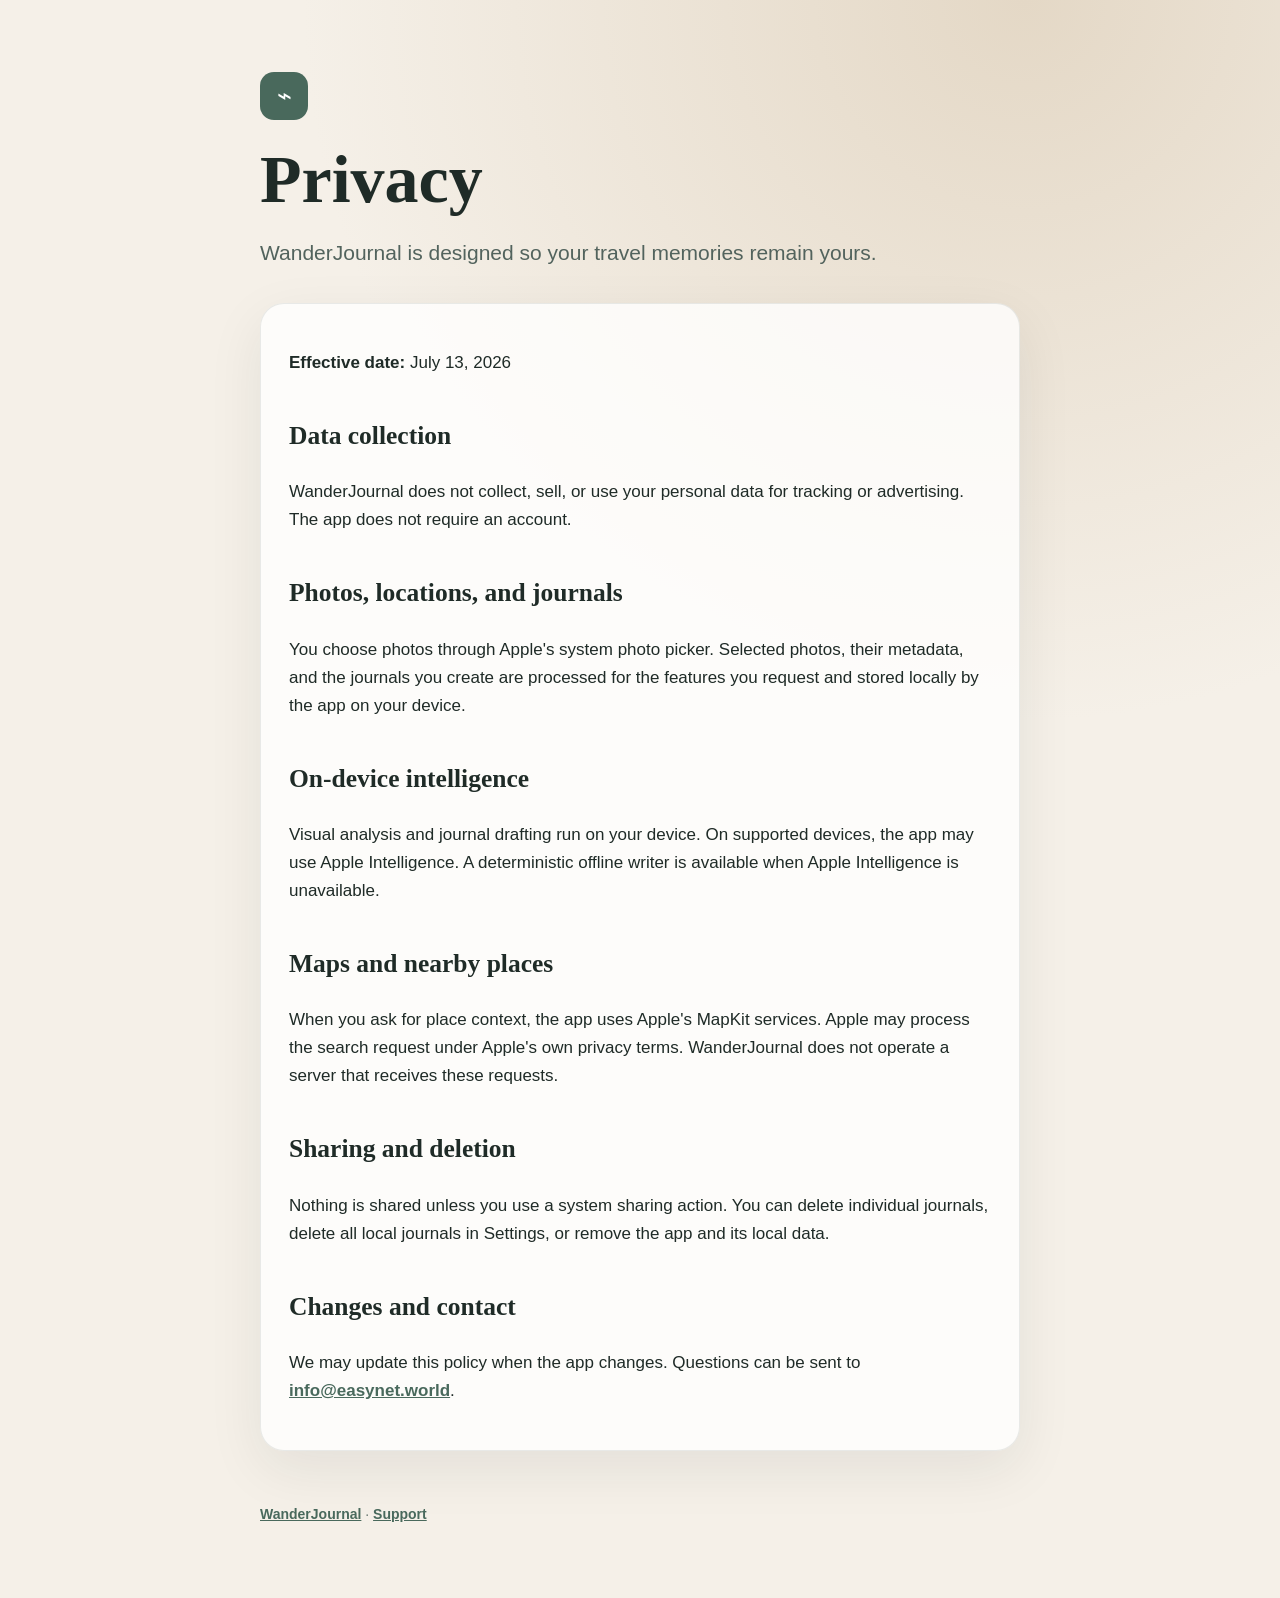
==== privacy/index.html @ c1856e97 "Build WanderJournal v1" ====
<!doctype html>
<html lang="en">
<head>
  <meta charset="utf-8">
  <meta name="viewport" content="width=device-width, initial-scale=1">
  <title>Privacy — WanderJournal</title>
  <link rel="stylesheet" href="../styles.css">
</head>
<body><main>
  <div class="mark" aria-hidden="true">⌁</div>
  <h1>Privacy</h1>
  <p class="lead">WanderJournal is designed so your travel memories remain yours.</p>
  <section class="card">
    <p><strong>Effective date:</strong> July 13, 2026</p>
    <h2>Data collection</h2>
    <p>WanderJournal does not collect, sell, or use your personal data for tracking or advertising. The app does not require an account.</p>
    <h2>Photos, locations, and journals</h2>
    <p>You choose photos through Apple's system photo picker. Selected photos, their metadata, and the journals you create are processed for the features you request and stored locally by the app on your device.</p>
    <h2>On-device intelligence</h2>
    <p>Visual analysis and journal drafting run on your device. On supported devices, the app may use Apple Intelligence. A deterministic offline writer is available when Apple Intelligence is unavailable.</p>
    <h2>Maps and nearby places</h2>
    <p>When you ask for place context, the app uses Apple's MapKit services. Apple may process the search request under Apple's own privacy terms. WanderJournal does not operate a server that receives these requests.</p>
    <h2>Sharing and deletion</h2>
    <p>Nothing is shared unless you use a system sharing action. You can delete individual journals, delete all local journals in Settings, or remove the app and its local data.</p>
    <h2>Changes and contact</h2>
    <p>We may update this policy when the app changes. Questions can be sent to <a href="mailto:info@easynet.world">info@easynet.world</a>.</p>
  </section>
  <footer><a href="../">WanderJournal</a> · <a href="../support/">Support</a></footer>
</main></body>
</html>
---- styles.css ----
:root {
  color-scheme: light;
  --canvas: #f5f0e8;
  --ink: #1f2b27;
  --moss: #49695c;
  --coral: #e47a63;
  --card: rgba(255, 255, 255, 0.78);
}

* { box-sizing: border-box; }

body {
  margin: 0;
  color: var(--ink);
  background: radial-gradient(circle at 80% 0%, #e4d8c6 0, transparent 38%), var(--canvas);
  font: 17px/1.65 -apple-system, BlinkMacSystemFont, "Segoe UI", sans-serif;
}

main { width: min(760px, calc(100% - 40px)); margin: 0 auto; padding: 72px 0; }

.mark {
  display: inline-grid;
  place-items: center;
  width: 48px;
  height: 48px;
  border-radius: 14px;
  background: var(--moss);
  color: white;
  font-size: 25px;
}

h1 { margin: 24px 0 8px; font-family: Georgia, serif; font-size: clamp(40px, 8vw, 68px); line-height: 1.05; }
h2 { margin-top: 38px; font-family: Georgia, serif; }
.lead { max-width: 620px; font-size: 21px; color: #52635d; }
.card { margin-top: 32px; padding: 28px; border: 1px solid rgba(31,43,39,.09); border-radius: 24px; background: var(--card); box-shadow: 0 18px 55px rgba(31,43,39,.08); }
a { color: var(--moss); font-weight: 650; }
.button { display: inline-block; margin-top: 12px; padding: 12px 18px; border-radius: 999px; background: var(--coral); color: white; text-decoration: none; }
footer { margin-top: 52px; color: #66756f; font-size: 14px; }
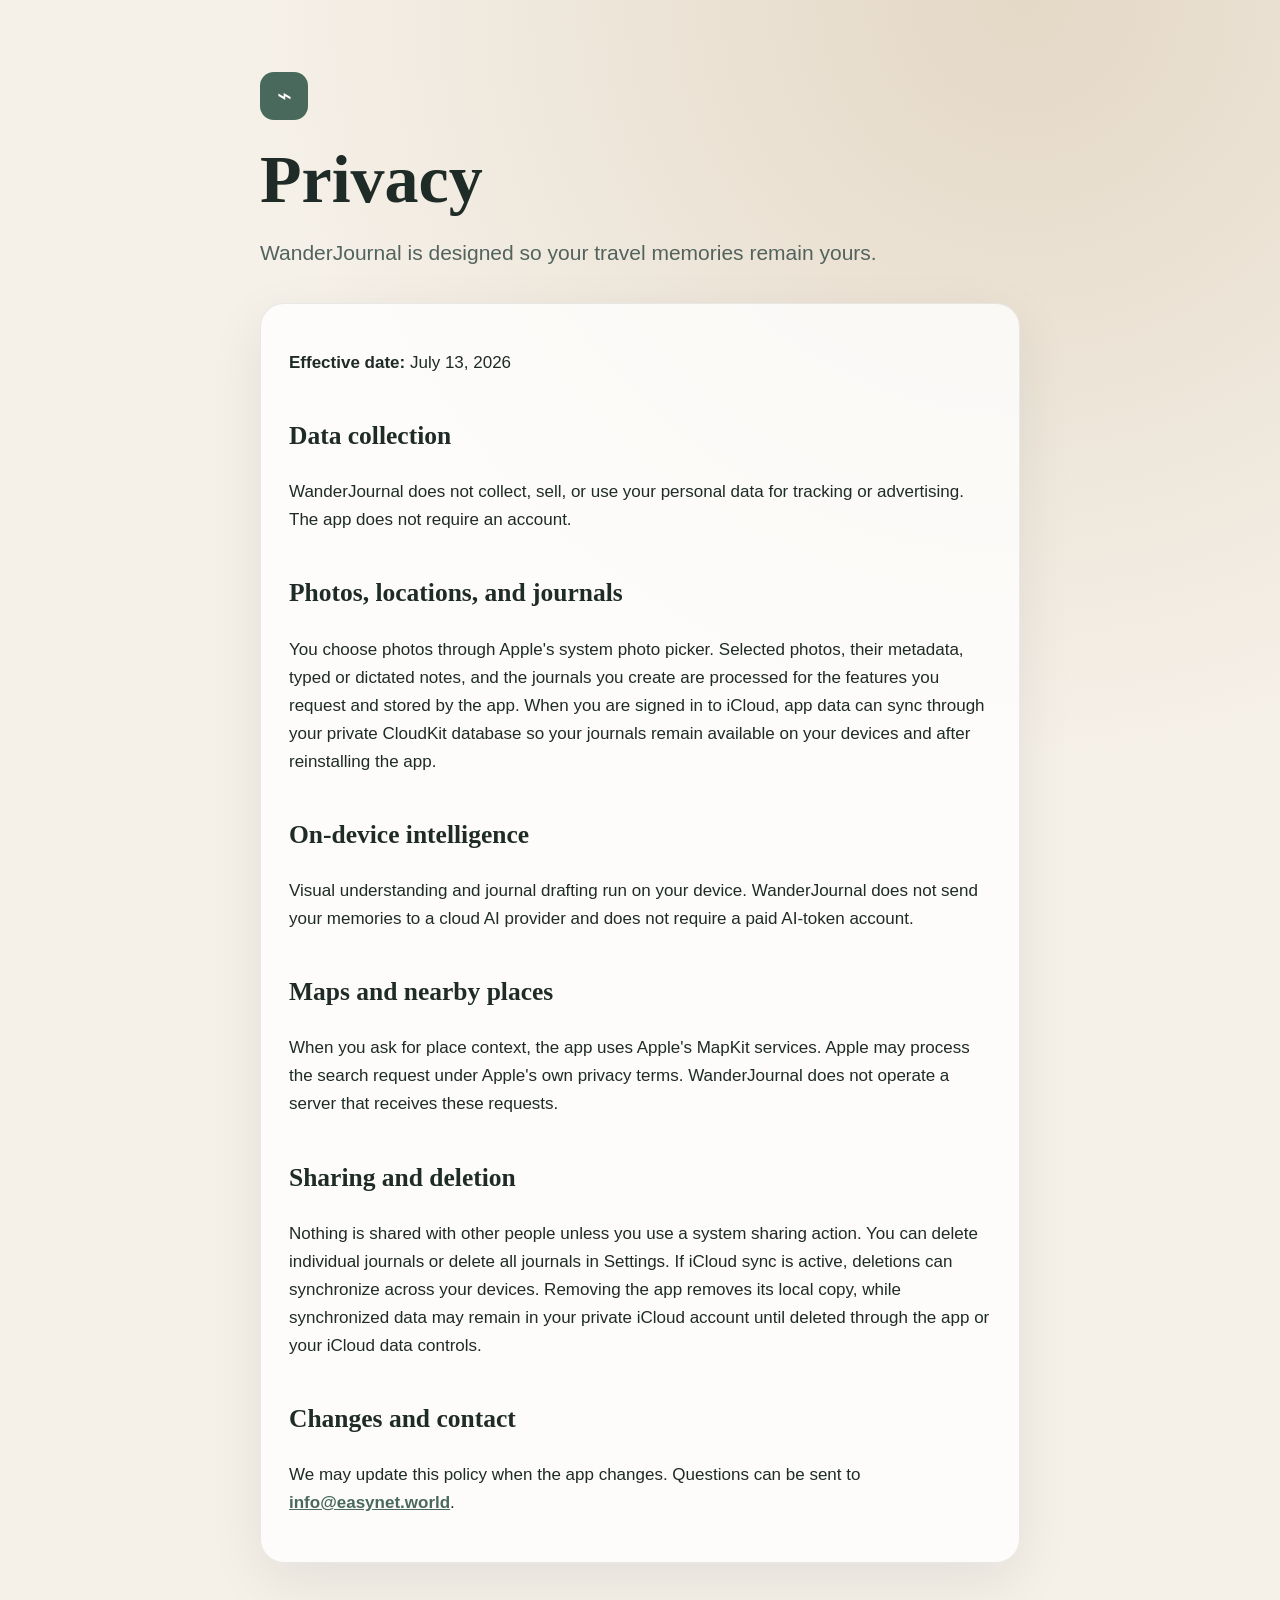
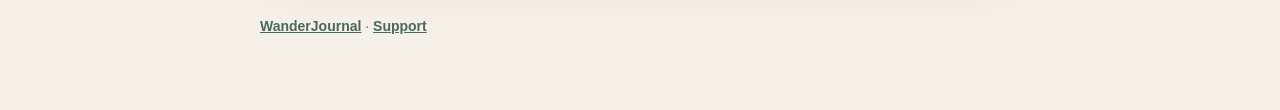
==== commit 7f960aea: "Update privacy and support for iCloud sync" ====
--- a/privacy/index.html
+++ b/privacy/index.html
@@ -15,17 +15,16 @@
     <h2>Data collection</h2>
     <p>WanderJournal does not collect, sell, or use your personal data for tracking or advertising. The app does not require an account.</p>
     <h2>Photos, locations, and journals</h2>
-    <p>You choose photos through Apple's system photo picker. Selected photos, their metadata, and the journals you create are processed for the features you request and stored locally by the app on your device.</p>
+    <p>You choose photos through Apple's system photo picker. Selected photos, their metadata, typed or dictated notes, and the journals you create are processed for the features you request and stored by the app. When you are signed in to iCloud, app data can sync through your private CloudKit database so your journals remain available on your devices and after reinstalling the app.</p>
     <h2>On-device intelligence</h2>
-    <p>Visual analysis and journal drafting run on your device. On supported devices, the app may use Apple Intelligence. A deterministic offline writer is available when Apple Intelligence is unavailable.</p>
+    <p>Visual understanding and journal drafting run on your device. WanderJournal does not send your memories to a cloud AI provider and does not require a paid AI-token account.</p>
     <h2>Maps and nearby places</h2>
     <p>When you ask for place context, the app uses Apple's MapKit services. Apple may process the search request under Apple's own privacy terms. WanderJournal does not operate a server that receives these requests.</p>
     <h2>Sharing and deletion</h2>
-    <p>Nothing is shared unless you use a system sharing action. You can delete individual journals, delete all local journals in Settings, or remove the app and its local data.</p>
+    <p>Nothing is shared with other people unless you use a system sharing action. You can delete individual journals or delete all journals in Settings. If iCloud sync is active, deletions can synchronize across your devices. Removing the app removes its local copy, while synchronized data may remain in your private iCloud account until deleted through the app or your iCloud data controls.</p>
     <h2>Changes and contact</h2>
     <p>We may update this policy when the app changes. Questions can be sent to <a href="mailto:info@easynet.world">info@easynet.world</a>.</p>
   </section>
   <footer><a href="../">WanderJournal</a> · <a href="../support/">Support</a></footer>
 </main></body>
 </html>
-
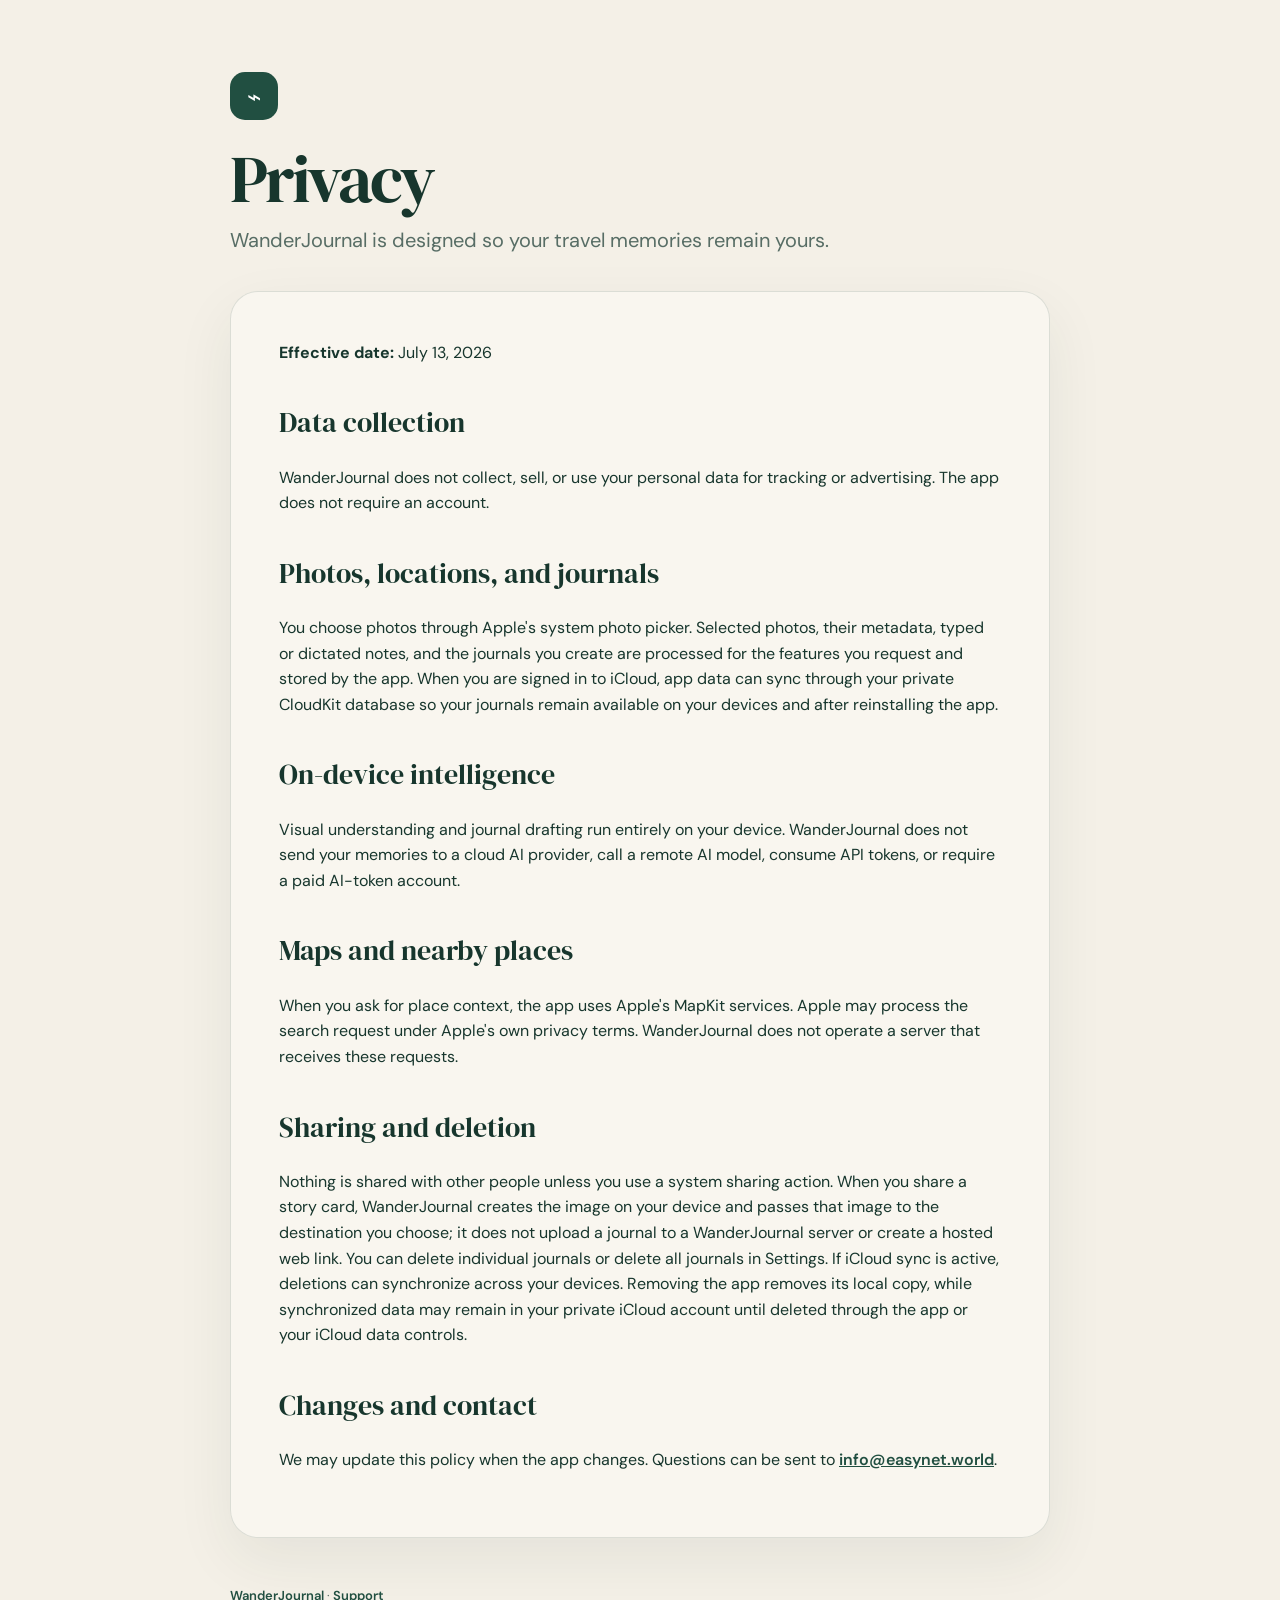
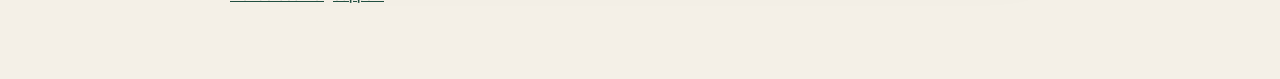
==== commit 37181f8e: "Highlight local AI and private sharing" ====
--- a/privacy/index.html
+++ b/privacy/index.html
@@ -17,11 +17,11 @@
     <h2>Photos, locations, and journals</h2>
     <p>You choose photos through Apple's system photo picker. Selected photos, their metadata, typed or dictated notes, and the journals you create are processed for the features you request and stored by the app. When you are signed in to iCloud, app data can sync through your private CloudKit database so your journals remain available on your devices and after reinstalling the app.</p>
     <h2>On-device intelligence</h2>
-    <p>Visual understanding and journal drafting run on your device. WanderJournal does not send your memories to a cloud AI provider and does not require a paid AI-token account.</p>
+    <p>Visual understanding and journal drafting run entirely on your device. WanderJournal does not send your memories to a cloud AI provider, call a remote AI model, consume API tokens, or require a paid AI-token account.</p>
     <h2>Maps and nearby places</h2>
     <p>When you ask for place context, the app uses Apple's MapKit services. Apple may process the search request under Apple's own privacy terms. WanderJournal does not operate a server that receives these requests.</p>
     <h2>Sharing and deletion</h2>
-    <p>Nothing is shared with other people unless you use a system sharing action. You can delete individual journals or delete all journals in Settings. If iCloud sync is active, deletions can synchronize across your devices. Removing the app removes its local copy, while synchronized data may remain in your private iCloud account until deleted through the app or your iCloud data controls.</p>
+    <p>Nothing is shared with other people unless you use a system sharing action. When you share a story card, WanderJournal creates the image on your device and passes that image to the destination you choose; it does not upload a journal to a WanderJournal server or create a hosted web link. You can delete individual journals or delete all journals in Settings. If iCloud sync is active, deletions can synchronize across your devices. Removing the app removes its local copy, while synchronized data may remain in your private iCloud account until deleted through the app or your iCloud data controls.</p>
     <h2>Changes and contact</h2>
     <p>We may update this policy when the app changes. Questions can be sent to <a href="mailto:info@easynet.world">info@easynet.world</a>.</p>
   </section>
--- a/styles.css
+++ b/styles.css
@@ -1,39 +1,284 @@
+@import url('https://fonts.googleapis.com/css2?family=DM+Sans:wght@400;500;600&family=DM+Serif+Display:ital@0;1&display=swap');
+
 :root {
   color-scheme: light;
-  --canvas: #f5f0e8;
-  --ink: #1f2b27;
-  --moss: #49695c;
-  --coral: #e47a63;
-  --card: rgba(255, 255, 255, 0.78);
+  --canvas: #f4f0e7;
+  --paper: #faf8f2;
+  --ink: #17362d;
+  --ink-soft: #576d65;
+  --moss: #214f41;
+  --moss-deep: #153d33;
+  --sage: #9eae9d;
+  --coral: #e9795e;
+  --line: rgba(23, 54, 45, .13);
+  --serif: "DM Serif Display", Georgia, serif;
+  --sans: "DM Sans", -apple-system, BlinkMacSystemFont, "Segoe UI", sans-serif;
 }
 
 * { box-sizing: border-box; }
-
-body {
-  margin: 0;
-  color: var(--ink);
-  background: radial-gradient(circle at 80% 0%, #e4d8c6 0, transparent 38%), var(--canvas);
-  font: 17px/1.65 -apple-system, BlinkMacSystemFont, "Segoe UI", sans-serif;
-}
-
-main { width: min(760px, calc(100% - 40px)); margin: 0 auto; padding: 72px 0; }
-
-.mark {
-  display: inline-grid;
-  place-items: center;
-  width: 48px;
-  height: 48px;
-  border-radius: 14px;
-  background: var(--moss);
-  color: white;
-  font-size: 25px;
-}
-
-h1 { margin: 24px 0 8px; font-family: Georgia, serif; font-size: clamp(40px, 8vw, 68px); line-height: 1.05; }
-h2 { margin-top: 38px; font-family: Georgia, serif; }
-.lead { max-width: 620px; font-size: 21px; color: #52635d; }
-.card { margin-top: 32px; padding: 28px; border: 1px solid rgba(31,43,39,.09); border-radius: 24px; background: var(--card); box-shadow: 0 18px 55px rgba(31,43,39,.08); }
-a { color: var(--moss); font-weight: 650; }
-.button { display: inline-block; margin-top: 12px; padding: 12px 18px; border-radius: 999px; background: var(--coral); color: white; text-decoration: none; }
-footer { margin-top: 52px; color: #66756f; font-size: 14px; }
-
+html { scroll-behavior: smooth; }
+body { margin: 0; color: var(--ink); background: var(--canvas); font: 16px/1.6 var(--sans); }
+a { color: inherit; }
+button { color: inherit; font: inherit; }
+
+.site-header {
+  width: min(1240px, calc(100% - 64px));
+  height: 92px;
+  margin: 0 auto;
+  display: flex;
+  align-items: center;
+  justify-content: space-between;
+  position: relative;
+  z-index: 10;
+}
+.brand { display: inline-flex; align-items: center; gap: 11px; font-size: 17px; font-weight: 600; text-decoration: none; letter-spacing: -.02em; }
+.brand-icon { width: 35px; height: 35px; border-radius: 11px; box-shadow: 0 6px 14px rgba(233,121,94,.2); }
+.brand-mark { width: 35px; height: 35px; display: grid; place-items: center; position: relative; border-radius: 11px; background: var(--moss); box-shadow: inset 0 0 0 1px rgba(255,255,255,.13); }
+.brand-mark::before, .brand-mark::after, .brand-mark i { content: ""; position: absolute; width: 3px; border-radius: 99px; background: #f8f4e9; transform: rotate(42deg); }
+.brand-mark::before { height: 13px; left: 11px; top: 12px; }
+.brand-mark i { height: 20px; left: 16px; top: 7px; }
+.brand-mark::after { height: 12px; left: 22px; top: 10px; }
+nav { display: flex; align-items: center; gap: 35px; font-size: 14px; font-weight: 500; }
+nav a { text-decoration: none; }
+nav > a:not(.nav-cta) { color: var(--ink-soft); transition: color .2s ease; }
+nav > a:not(.nav-cta):hover { color: var(--ink); }
+.nav-cta { padding: 11px 17px; border: 1px solid var(--ink); border-radius: 999px; }
+
+.hero {
+  width: min(1240px, calc(100% - 64px));
+  min-height: 700px;
+  margin: 0 auto;
+  padding: 64px 0 95px;
+  display: grid;
+  grid-template-columns: 1.04fr .96fr;
+  align-items: center;
+  gap: 70px;
+}
+.hero-copy { position: relative; z-index: 2; }
+.eyebrow, .section-label { color: var(--moss); font-size: 11px; font-weight: 600; letter-spacing: .19em; text-transform: uppercase; }
+.eyebrow { display: flex; align-items: center; gap: 10px; }
+.eyebrow span { width: 22px; height: 1px; background: var(--coral); }
+h1, h2, h3, p { margin-top: 0; }
+h1 { max-width: 720px; margin: 24px 0 25px; font: 400 clamp(52px, 5.25vw, 76px)/.98 var(--serif); letter-spacing: -.045em; }
+h1 em, .section-heading h2 em, .privacy-panel h2 em { color: var(--coral); font-weight: 400; }
+.hero-lead { max-width: 580px; margin-bottom: 31px; color: var(--ink-soft); font-size: 18px; line-height: 1.72; }
+.hero-actions { display: flex; align-items: center; gap: 28px; }
+.button { display: inline-flex; align-items: center; justify-content: center; gap: 20px; min-height: 52px; padding: 0 24px; border-radius: 999px; font-size: 14px; font-weight: 600; text-decoration: none; transition: transform .2s ease, box-shadow .2s ease; }
+.button:hover { transform: translateY(-2px); }
+.button-primary { color: #fff; background: var(--moss); box-shadow: 0 13px 30px rgba(30, 73, 59, .18); }
+.text-link { display: inline-flex; align-items: center; gap: 9px; font-size: 14px; font-weight: 600; text-decoration: none; }
+.play { display: grid; place-items: center; width: 31px; height: 31px; padding-left: 2px; border: 1px solid rgba(23,54,45,.35); border-radius: 50%; font-size: 8px; }
+.trust-row { display: flex; flex-wrap: wrap; gap: 23px; margin-top: 38px; color: #71837d; font-size: 11px; }
+.trust-row span { display: inline-flex; align-items: center; gap: 7px; }
+.trust-row b { color: var(--moss); font-size: 10px; }
+
+.hero-visual { min-height: 590px; position: relative; display: grid; place-items: center; isolation: isolate; }
+.hero-visual::before { content: ""; position: absolute; width: 510px; height: 510px; border-radius: 50%; background: radial-gradient(circle at 38% 35%, #dce3d7 0 17%, #c8d2c4 42%, #b4c3b5 100%); box-shadow: inset 0 0 80px rgba(255,255,255,.45); z-index: -3; }
+.hero-visual::after { content: ""; position: absolute; bottom: 14px; width: 360px; height: 52px; border-radius: 50%; background: rgba(25,52,44,.16); filter: blur(24px); z-index: -2; }
+.orbit { position: absolute; border: 1px solid rgba(33,79,65,.13); border-radius: 50%; z-index: -2; }
+.orbit-one { width: 570px; height: 310px; transform: rotate(-14deg); }
+.orbit-two { width: 340px; height: 570px; transform: rotate(30deg); }
+.phone { width: 294px; height: 588px; padding: 8px; border-radius: 46px; background: #17372e; box-shadow: 0 42px 70px rgba(23,54,45,.28), inset 0 0 0 1px rgba(255,255,255,.25); transform: rotate(2deg); }
+.phone-screen { height: 100%; overflow: hidden; border-radius: 38px; background: #f8f5ed; position: relative; }
+.phone-screen::before { content: ""; position: absolute; top: 9px; left: 50%; width: 79px; height: 22px; transform: translateX(-50%); border-radius: 20px; background: #17372e; z-index: 3; }
+.status { height: 43px; padding: 11px 21px 0; display: flex; justify-content: space-between; font-size: 9px; font-weight: 600; }
+.status span:last-child { font-size: 7px; letter-spacing: 1px; }
+.app-bar { height: 43px; display: flex; align-items: center; justify-content: space-between; padding: 0 13px; font-size: 12px; font-weight: 600; }
+.app-bar button { width: 28px; height: 28px; padding: 0; border: 0; border-radius: 50%; background: rgba(33,79,65,.07); font-size: 19px; line-height: 1; }
+.app-bar button:last-child { font-size: 9px; letter-spacing: 1px; }
+.story-photo { height: 232px; margin: 0 12px; overflow: hidden; position: relative; border-radius: 22px; background: #b8c7be; }
+.story-photo img { width: 100%; height: 100%; display: block; object-fit: cover; }
+.sun { position: absolute; left: 47px; top: 43px; width: 34px; height: 34px; border-radius: 50%; background: #f8d9a4; box-shadow: 0 0 30px #ffdba3; }
+.mountain { position: absolute; bottom: -18px; width: 220px; height: 185px; background: #526457; clip-path: polygon(0 100%, 32% 38%, 48% 59%, 66% 17%, 100% 100%); }
+.mountain-back { right: -12px; opacity: .62; transform: scale(.95); transform-origin: bottom; }
+.mountain-front { left: -32px; bottom: -46px; width: 285px; background: #304e42; }
+.ridge { position: absolute; left: 0; right: 0; bottom: 0; height: 56px; background: linear-gradient(13deg, #1c392f 0 46%, transparent 47%); }
+.date-pill { position: absolute; right: 10px; bottom: 10px; padding: 5px 9px; border-radius: 99px; color: #fff; background: rgba(18,40,33,.55); backdrop-filter: blur(5px); font-size: 8px; }
+.story-content { padding: 17px 21px; }
+.story-kicker { margin-bottom: 7px; color: var(--coral); font-size: 7px; font-weight: 600; letter-spacing: .17em; }
+.story-content h2 { margin-bottom: 9px; font: 400 27px/1.02 var(--serif); letter-spacing: -.025em; }
+.story-content > p:not(.story-kicker) { color: #63726d; font: 9px/1.7 var(--sans); }
+.story-meta { display: flex; gap: 16px; padding-top: 7px; border-top: 1px solid var(--line); color: #718079; font-size: 8px; }
+.story-meta i { color: var(--coral); font-style: normal; }
+.memory-card { position: absolute; z-index: 4; display: flex; align-items: center; gap: 11px; min-width: 208px; padding: 12px 14px; border: 1px solid rgba(255,255,255,.65); border-radius: 16px; background: rgba(250,248,242,.86); box-shadow: 0 14px 32px rgba(23,54,45,.14); backdrop-filter: blur(12px); }
+.memory-card-top { right: -24px; top: 90px; transform: rotate(2deg); }
+.memory-card-bottom { left: -19px; bottom: 75px; transform: rotate(-3deg); }
+.memory-card span:last-child { display: flex; flex-direction: column; }
+.memory-card small { color: #809089; font-size: 8px; }
+.memory-card strong { font-size: 10px; }
+.memory-icon { display: grid; place-items: center; width: 31px; height: 31px; border-radius: 10px; color: white; background: var(--moss); }
+.memory-icon.coral { background: var(--coral); }
+
+.promise { min-height: 104px; padding: 24px max(32px, calc((100vw - 1240px)/2)); display: flex; align-items: center; justify-content: space-between; gap: 30px; color: #dfe9e3; background: var(--moss); }
+.promise > p { margin: 0; font: italic 21px var(--serif); }
+.promise-items { display: flex; align-items: center; gap: 22px; color: rgba(255,255,255,.64); font-size: 11px; letter-spacing: .05em; text-transform: uppercase; }
+.promise-items i { width: 4px; height: 4px; border-radius: 50%; background: var(--coral); }
+
+.how { width: min(1240px, calc(100% - 64px)); margin: 0 auto; padding: 130px 0 145px; }
+.section-heading { max-width: 630px; margin: 0 auto 65px; text-align: center; }
+.section-heading h2, .privacy-panel h2, .final-cta h2 { margin: 15px 0 17px; font: 400 clamp(39px, 4vw, 56px)/1.04 var(--serif); letter-spacing: -.035em; }
+.section-heading > p:last-child { max-width: 520px; margin: 0 auto; color: var(--ink-soft); }
+.feature-grid { display: grid; grid-template-columns: repeat(3, 1fr); gap: 18px; }
+.feature-card { min-height: 454px; padding: 21px; position: relative; overflow: hidden; border: 1px solid var(--line); border-radius: 27px; background: rgba(250,248,242,.78); }
+.feature-number { position: absolute; right: 20px; top: 16px; color: rgba(23,54,45,.26); font: 17px var(--serif); }
+.feature-card h3 { margin: 28px 9px 9px; font: 400 25px var(--serif); }
+.feature-card > p { margin: 0 9px; color: var(--ink-soft); font-size: 13px; line-height: 1.7; }
+.capture-stack, .writing-demo, .map-demo { height: 260px; position: relative; overflow: hidden; border-radius: 19px; background: #d5ddd2; }
+.mini-photo { position: absolute; width: 130px; height: 175px; border: 6px solid #f8f5ed; border-bottom-width: 25px; box-shadow: 0 13px 28px rgba(23,54,45,.14); background: linear-gradient(145deg, #bdc9bf 0 35%, #749080 36% 60%, #2b5545 61%); }
+.mini-photo img { width: 100%; height: 100%; display: block; object-fit: cover; }
+.mini-photo.one { left: 59px; top: 38px; transform: rotate(-8deg); }
+.mini-photo.two { right: 52px; top: 24px; transform: rotate(9deg); background: linear-gradient(165deg, #e5b997 0 42%, #7e826c 43% 65%, #375447 66%); }
+.voice-note { position: absolute; left: 34px; right: 34px; bottom: 21px; height: 48px; display: flex; align-items: center; gap: 4px; padding: 0 13px; border-radius: 14px; background: rgba(250,248,242,.94); box-shadow: 0 10px 24px rgba(23,54,45,.15); }
+.voice-note span { margin-right: 5px; color: var(--coral); font-size: 10px; }
+.voice-note i { width: 2px; height: 9px; border-radius: 4px; background: var(--moss); }
+.voice-note i:nth-of-type(2n) { height: 18px; }
+.voice-note i:nth-of-type(3n) { height: 13px; }
+.voice-note b { margin-left: auto; color: #73837d; font-size: 8px; }
+.writing-demo { padding: 70px 40px; background: var(--moss); color: #fff; }
+.writing-demo .spark { color: #f2a083; font-size: 22px; }
+.writing-demo p { margin-top: 18px; font: 21px/1.45 var(--serif); }
+.cursor { display: block; width: 1px; height: 20px; background: #f2a083; animation: blink 1.15s infinite; }
+@keyframes blink { 50% { opacity: 0; } }
+.map-demo { background-color: #d8ded3; background-image: linear-gradient(32deg, transparent 47%, rgba(255,255,255,.55) 48% 51%, transparent 52%), linear-gradient(113deg, transparent 47%, rgba(255,255,255,.6) 48% 50%, transparent 51%); }
+.route { position: absolute; left: 55px; top: 52px; width: 230px; height: 125px; border: 2px dashed var(--coral); border-color: var(--coral) transparent transparent var(--coral); border-radius: 50%; transform: rotate(-12deg); }
+.pin { position: absolute; display: grid; place-items: center; width: 23px; height: 23px; border: 5px solid var(--paper); border-radius: 50%; color: var(--coral); background: var(--coral); box-shadow: 0 4px 12px rgba(23,54,45,.18); }
+.pin-a { left: 50px; top: 77px; }.pin-b { left: 176px; top: 45px; }.pin-c { right: 50px; top: 139px; }
+.map-label { position: absolute; left: 25px; right: 25px; bottom: 20px; display: flex; align-items: center; justify-content: space-between; padding: 13px 15px; border-radius: 13px; background: rgba(250,248,242,.9); backdrop-filter: blur(8px); }
+.map-label small { color: var(--coral); font-size: 7px; letter-spacing: .13em; }.map-label strong { font-size: 9px; }
+
+.feature-showcase { padding: 135px max(32px, calc((100vw - 1240px)/2)); background: #ede8de; }
+.feature-heading { margin-bottom: 80px; }
+.feature-heading h2 em { color: var(--coral); font-weight: 400; }
+.feature-story { min-height: 760px; margin-bottom: 28px; padding: 74px 8%; display: grid; grid-template-columns: .92fr 1.08fr; align-items: center; gap: 9%; overflow: hidden; border-radius: 38px; }
+.feature-story-copy { position: relative; z-index: 2; }
+.feature-index { display: inline-block; margin-bottom: 23px; font-size: 10px; font-weight: 600; letter-spacing: .18em; }
+.feature-story-copy h3 { margin-bottom: 22px; font: 400 clamp(41px, 4.2vw, 61px)/.98 var(--serif); letter-spacing: -.04em; }
+.feature-story-copy > p { max-width: 490px; color: inherit; opacity: .72; font-size: 15px; line-height: 1.75; }
+.feature-story-copy ul { margin: 30px 0 0; padding: 0; list-style: none; }
+.feature-story-copy li { padding: 11px 0; border-bottom: 1px solid currentColor; border-color: rgba(255,255,255,.14); font-size: 12px; font-weight: 500; }
+.feature-story-copy li::before { content: "✓"; margin-right: 11px; color: #f19a80; }
+.feature-device { width: min(100%, 470px); height: 625px; margin: 0 auto -190px; overflow: hidden; border-radius: 52px 52px 0 0; box-shadow: 0 38px 60px rgba(0,0,0,.26); transform: rotate(1.5deg); }
+.feature-device img { width: 100%; display: block; }
+.feature-story-ai { color: white; background: #1b5b49; }
+.feature-story-ai::before { content: ""; position: absolute; }
+.feature-story-map { grid-template-columns: 1.08fr .92fr; color: white; background: #143f49; }
+.feature-story-map .feature-device { transform: rotate(-1.5deg); }
+.feature-story-map .feature-story-copy li, .feature-story-lock .feature-story-copy li { border-color: rgba(255,255,255,.14); }
+.feature-story-lock { color: white; background: radial-gradient(circle at 82% 18%, rgba(242,111,70,.2), transparent 29%), #121e1b; }
+
+.lock-device { width: min(100%, 410px); min-height: 640px; margin: 0 auto -150px; padding: 24px 32px 45px; border: 9px solid #28322f; border-bottom: 0; border-radius: 50px 50px 0 0; color: #162f28; background: #f5f2eb; box-shadow: 0 38px 70px rgba(0,0,0,.32); text-align: center; transform: rotate(1.4deg); }
+.lock-status { display: flex; justify-content: space-between; color: #162f28; font-size: 11px; font-weight: 600; }
+.lock-badge { width: 67px; height: 67px; margin: 65px auto 23px; display: grid; place-items: center; border-radius: 50%; color: var(--coral); background: rgba(233,121,94,.12); box-shadow: inset 0 0 0 15px rgba(255,255,255,.38); }
+.lock-device h4 { margin: 0 0 10px; font-size: 23px; letter-spacing: -.02em; }
+.lock-device > p { max-width: 290px; margin: 0 auto; color: #75827d; font-size: 12px; line-height: 1.5; }
+.passcode-dots { display: flex; justify-content: center; gap: 15px; margin: 32px 0 28px; }
+.passcode-dots i { width: 12px; height: 12px; border-radius: 50%; background: #ccd1ce; }
+.keypad { display: grid; grid-template-columns: repeat(3, 67px); justify-content: center; gap: 12px 22px; }
+.keypad span, .keypad b { width: 67px; height: 55px; display: grid; place-items: center; border-radius: 18px; color: #17362d; background: rgba(255,255,255,.78); box-shadow: 0 4px 14px rgba(23,54,45,.06); font-size: 18px; font-weight: 600; }
+.keypad b { background: transparent; box-shadow: none; font-size: 15px; }
+
+.more-features { margin-top: 28px; display: grid; grid-template-columns: repeat(2, 1fr); gap: 28px; }
+.screenshot-card { min-height: 710px; padding: 45px 45px 0; display: grid; grid-template-columns: .84fr 1.16fr; gap: 28px; overflow: hidden; border: 1px solid rgba(23,54,45,.09); border-radius: 32px; background: #f8f5ed; }
+.screenshot-card > div { padding-top: 22px; position: relative; z-index: 2; }
+.screenshot-card span { color: var(--coral); font-size: 9px; font-weight: 600; letter-spacing: .15em; }
+.screenshot-card h3 { margin: 17px 0 12px; font: 400 31px/1.03 var(--serif); letter-spacing: -.025em; }
+.screenshot-card p { color: var(--ink-soft); font-size: 12px; line-height: 1.65; }
+.screenshot-card img { width: 100%; min-width: 245px; align-self: end; margin-bottom: -170px; border-radius: 29px 29px 0 0; box-shadow: 0 25px 45px rgba(23,54,45,.18); }
+.screenshot-card:nth-child(2) { background: #e8e7e1; }
+.screenshot-card:nth-child(3) { background: #dfe8e1; }
+.screenshot-card:nth-child(4) { color: white; background: #26342f; }
+.screenshot-card:nth-child(4) p { color: rgba(255,255,255,.66); }
+
+.privacy-panel { width: min(1240px, calc(100% - 64px)); margin: 0 auto 130px; padding: 78px; display: grid; grid-template-columns: 110px 1fr .7fr; align-items: center; gap: 50px; border-radius: 37px; color: white; background: var(--moss); box-shadow: 0 30px 70px rgba(23,54,45,.16); }
+.privacy-seal { width: 96px; height: 96px; display: grid; place-items: center; border: 1px solid rgba(255,255,255,.28); border-radius: 50%; }
+.privacy-seal span { width: 58px; height: 58px; display: grid; place-items: center; border-radius: 50%; color: var(--moss); background: #eff0e6; font: 27px var(--serif); }
+.privacy-panel .section-label { color: #e99a82; }
+.privacy-panel h2 { max-width: 620px; font-size: clamp(36px, 3.6vw, 52px); }
+.privacy-panel > div:nth-child(2) > p:not(.section-label) { max-width: 620px; color: rgba(255,255,255,.67); font-size: 14px; }
+.privacy-panel h2 em { color: #f0a088; }
+.text-link.light { margin-top: 10px; color: white; }
+.privacy-panel ul { margin: 0; padding: 0; list-style: none; }
+.privacy-panel li { padding: 18px 0; border-bottom: 1px solid rgba(255,255,255,.15); color: rgba(255,255,255,.84); font-size: 13px; }
+.privacy-panel li span { margin-right: 17px; color: #eda28c; font: 13px var(--serif); }
+
+.final-cta { padding: 80px 30px 135px; text-align: center; position: relative; overflow: hidden; }
+.final-cta::before { content: ""; position: absolute; left: 50%; top: 47%; width: 560px; height: 560px; transform: translate(-50%,-50%); border: 1px solid rgba(33,79,65,.08); border-radius: 50%; box-shadow: 0 0 0 70px rgba(33,79,65,.025), 0 0 0 140px rgba(33,79,65,.018); pointer-events: none; }
+.cta-mark { display: grid; place-items: center; width: 48px; height: 48px; margin: 0 auto 28px; border-radius: 50%; color: white; background: var(--coral); font: 22px var(--serif); position: relative; }
+.final-cta h2, .final-cta > p, .final-cta a { position: relative; }
+.final-cta h2 { font-size: clamp(42px, 4.5vw, 62px); }
+.final-cta > p:not(.section-label) { color: var(--ink-soft); }
+.final-cta .button { margin-top: 18px; }
+
+.site-footer { min-height: 100px; padding: 28px max(32px, calc((100vw - 1240px)/2)); display: grid; grid-template-columns: 1fr auto 1fr; align-items: center; gap: 30px; border-top: 1px solid var(--line); color: var(--ink-soft); font-size: 12px; }
+.site-footer p { margin: 0; font: italic 15px var(--serif); }
+.site-footer > div { justify-self: end; display: flex; gap: 21px; }
+.site-footer > div a { text-decoration: none; }
+
+body:not(.home) main { width: min(820px, calc(100% - 40px)); margin: 0 auto; padding: 72px 0; }
+body:not(.home) .mark { display: inline-grid; place-items: center; width: 48px; height: 48px; border-radius: 15px; color: white; background: var(--moss); font: 24px var(--serif); }
+body:not(.home) h1 { margin: 26px 0 12px; }
+.lead { max-width: 640px; color: var(--ink-soft); font-size: 20px; }
+.card { margin-top: 35px; padding: clamp(25px, 5vw, 48px); border: 1px solid var(--line); border-radius: 28px; background: rgba(250,248,242,.8); box-shadow: 0 22px 60px rgba(23,54,45,.07); }
+.card h2 { margin-top: 38px; font: 400 28px var(--serif); }.card h2:first-child { margin-top: 0; }
+.card a, body:not(.home) footer a { color: var(--moss); font-weight: 600; }
+body:not(.home) footer { margin-top: 48px; color: var(--ink-soft); font-size: 13px; }
+
+@media (max-width: 980px) {
+  .site-header { width: min(100% - 40px, 1240px); }
+  nav > a:not(.nav-cta) { display: none; }
+  .hero { width: min(100% - 40px, 760px); grid-template-columns: 1fr; padding-top: 55px; text-align: center; }
+  .hero-copy { display: flex; flex-direction: column; align-items: center; }
+  .hero-lead { max-width: 650px; }
+  .hero-visual { margin-top: 15px; }
+  .feature-grid { grid-template-columns: 1fr; max-width: 600px; margin: 0 auto; }
+  .feature-card { min-height: auto; }
+  .feature-story { grid-template-columns: 1fr 1fr; padding: 60px 5%; gap: 5%; }
+  .feature-story-map { grid-template-columns: 1fr 1fr; }
+  .more-features { grid-template-columns: 1fr; }
+  .screenshot-card { min-height: 650px; }
+  .privacy-panel { grid-template-columns: 80px 1fr; padding: 55px; }
+  .privacy-panel ul { grid-column: 2; }
+}
+
+@media (max-width: 640px) {
+  .site-header { height: 78px; width: calc(100% - 28px); }
+  .brand { font-size: 15px; }
+  .brand-mark { width: 32px; height: 32px; }
+  .nav-cta { padding: 9px 13px; font-size: 12px; }
+  .hero { width: calc(100% - 34px); padding: 42px 0 70px; gap: 35px; }
+  h1 { font-size: clamp(45px, 13vw, 62px); }
+  .hero-lead { font-size: 16px; }
+  .hero-actions { flex-direction: column; gap: 18px; }
+  .trust-row { justify-content: center; gap: 10px 17px; }
+  .hero-visual { min-height: 550px; transform: scale(.9); margin: -20px -25px; }
+  .hero-visual::before { width: 430px; height: 430px; }
+  .memory-card-top { right: 2px; }.memory-card-bottom { left: 2px; }
+  .promise { padding: 28px 20px; flex-direction: column; text-align: center; }
+  .promise-items { gap: 9px; font-size: 9px; }
+  .how { width: calc(100% - 28px); padding: 95px 0; }
+  .section-heading { margin-bottom: 45px; }
+  .privacy-panel { width: calc(100% - 28px); margin-bottom: 80px; padding: 38px 26px; grid-template-columns: 1fr; gap: 24px; }
+  .feature-showcase { padding: 90px 14px; }
+  .feature-heading { margin-bottom: 52px; padding: 0 12px; }
+  .feature-story, .feature-story-map { min-height: 930px; padding: 52px 25px 0; grid-template-columns: 1fr; gap: 35px; border-radius: 28px; }
+  .feature-story-map .feature-story-copy { grid-row: 1; }
+  .feature-story-copy h3 { font-size: 44px; }
+  .feature-device { width: min(100%, 360px); height: 560px; margin-bottom: -170px; }
+  .lock-device { width: min(100%, 350px); min-height: 600px; margin-bottom: -120px; padding-inline: 20px; }
+  .more-features { gap: 14px; }
+  .screenshot-card { min-height: 700px; padding: 34px 24px 0; grid-template-columns: .7fr 1.3fr; gap: 12px; border-radius: 27px; }
+  .screenshot-card h3 { font-size: 27px; }
+  .screenshot-card img { min-width: 225px; margin-right: -25px; }
+  .privacy-panel ul { grid-column: 1; }
+  .privacy-seal { width: 70px; height: 70px; }
+  .privacy-seal span { width: 46px; height: 46px; }
+  .site-footer { grid-template-columns: 1fr; text-align: center; }
+  .site-footer .brand, .site-footer > div { justify-self: center; }
+  .site-footer > div { flex-wrap: wrap; justify-content: center; }
+}
+
+@media (prefers-reduced-motion: reduce) {
+  html { scroll-behavior: auto; }
+  .cursor { animation: none; }
+  .button { transition: none; }
+}
